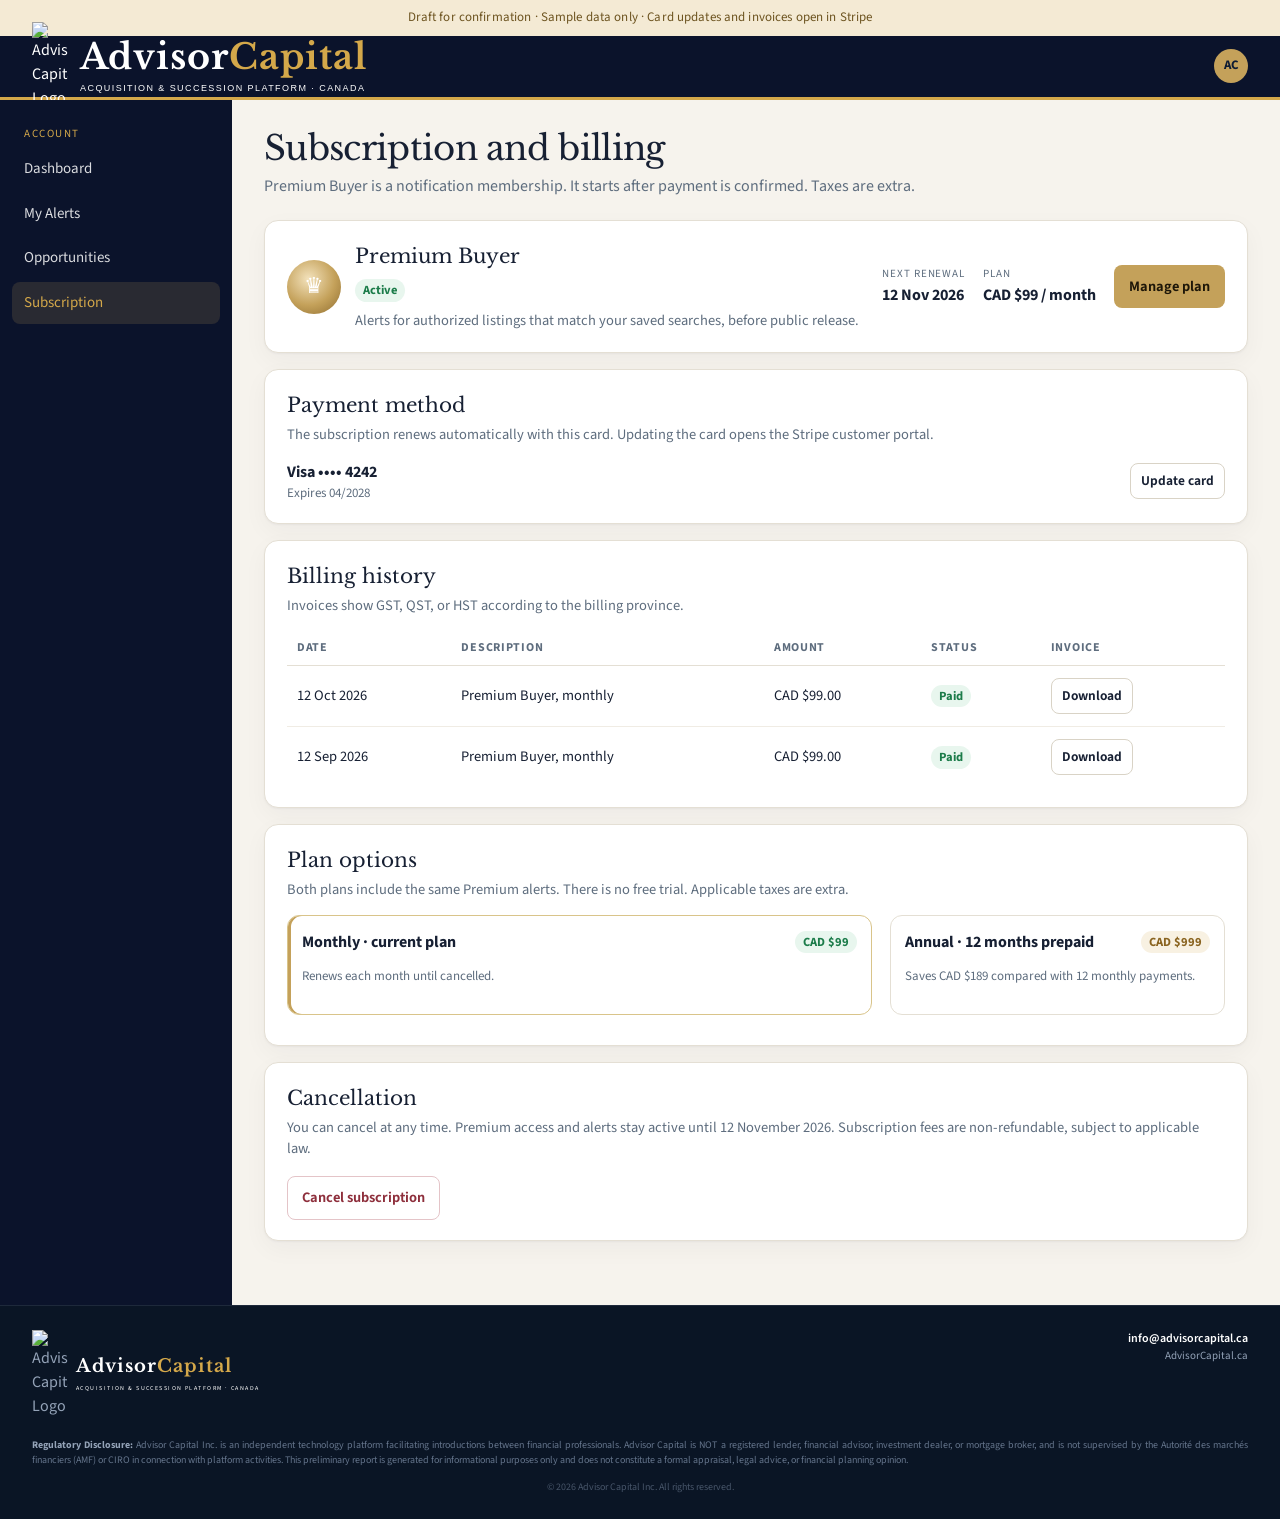
==== 01-billing.html @ c77b25f6 "Initial commit of files" ====
<!DOCTYPE html>
<html lang="en">
<head>
  <meta charset="utf-8">
  <meta name="viewport" content="width=device-width, initial-scale=1">
  <title>Advisor Capital — Subscription and billing</title>
  <link rel="preconnect" href="https://fonts.googleapis.com">
  <link href="https://fonts.googleapis.com/css2?family=Libre+Baskerville:wght@400;700&family=Source+Sans+3:wght@400;600;700&display=swap" rel="stylesheet">
  <link rel="stylesheet" href="styles.css">
  <style>
    /* Styling to ensure nav bar background matches header and footer */
    .side {
      background-color: #0b132b !important;
      color: #ffffff;
    }
    .side .kicker {
      color: #D4A84A;
    }
    .side a {
      color: #ffffff;
      opacity: 0.85;
    }
    .side a:hover, .side a.on {
      color: #D4A84A;
      opacity: 1;
    }
  </style>
</head>
<body>
  <div class="draft" data-en="Draft for confirmation · Sample data only · Card updates and invoices open in Stripe" data-fr="Brouillon pour confirmation · Données fictives · La carte et les factures s'ouvrent dans Stripe">Draft for confirmation · Sample data only · Card updates and invoices open in Stripe</div>
  
  <header class="top" style="background-color: #0b132b; border-bottom: 3px solid #D4A84A; padding: 24px 32px; display: flex; align-items: center; justify-content: space-between; width: 100%; box-sizing: border-box;">
    <!-- BRAND HEADER BAR -->
    <div style="display: flex; align-items: center; gap: 12px;">
      <img src="https://www.advisorcapital.ca/wp-content/uploads/2026/06/icon_gold_optimized.svg" alt="Advisor Capital Logo" width="36" style="display: block; width: 36px; max-width: 36px; height: auto;">
      <div>
        <div style="font-size: 35px; font-weight: 700; letter-spacing: 1px; color: #ffffff; font-family: 'Libre Baskerville', Georgia, serif; line-height: 1;">
          Advisor<span style="color:#D4A84A;">Capital</span>
        </div>
        <div style="color: #ffffff; font-size: 9px; font-weight: normal; letter-spacing: 0.09rem; text-transform: uppercase; margin-top: 10px; font-family: 'Plus Jakarta Sans', Arial, sans-serif; line-height: 1;">
          ACQUISITION &amp; SUCCESSION PLATFORM · CANADA
        </div>
      </div>
    </div>
    <div class="top-right" style="display: flex; align-items: center;">
      <span class="avatar">AC</span>
    </div>
  </header>

  <div class="shell">
    <aside class="side">
      <div class="kicker" data-en="Account" data-fr="Compte">Account</div>
      <a href="03-dashboard.html" data-en="Dashboard" data-fr="Tableau de bord">Dashboard</a>
      <a href="02-my-alerts.html" data-en="My Alerts" data-fr="Mes alertes">My Alerts</a>
      <a href="04-opportunities.html" data-en="Opportunities" data-fr="Occasions">Opportunities</a>
      <a href="01-billing.html" class="on" data-en="Subscription" data-fr="Abonnement">Subscription</a>
    </aside>
    <main class="main">
      <h1 data-en="Subscription and billing" data-fr="Abonnement et facturation">Subscription and billing</h1>
      <p class="lede" data-en="Premium Buyer is a notification membership. It starts after payment is confirmed. Taxes are extra." data-fr="Acheteur Premium est un abonnement d'alertes. Il commence une fois le paiement confirmé. Les taxes sont en sus.">Premium Buyer is a notification membership. It starts after payment is confirmed. Taxes are extra.</p>

      <div class="card hero-plan" style="margin-bottom:16px;">
        <div class="plan-id">
          <div class="seal">♛</div>
          <div>
            <h2 data-en="Premium Buyer" data-fr="Acheteur Premium">Premium Buyer</h2>
            <div style="margin-top:6px;"><span class="pill" data-en="Active" data-fr="Actif">Active</span></div>
            <p class="sub" style="margin:8px 0 0;" data-en="Alerts for authorized listings that match your saved searches, before public release." data-fr="Alertes pour les inscriptions autorisées qui correspondent à vos recherches, avant la diffusion publique.">Alerts for authorized listings that match your saved searches, before public release.</p>
          </div>
        </div>
        <div>
          <div class="meta-label" data-en="Next renewal" data-fr="Prochain renouvellement">Next renewal</div>
          <div class="meta-value">12 Nov 2026</div>
        </div>
        <div>
          <div class="meta-label" data-en="Plan" data-fr="Forfait">Plan</div>
          <div class="meta-value">CAD $99 / month</div>
        </div>
        <a class="btn btn-gold" href="#plans" data-en="Manage plan" data-fr="Gérer le forfait">Manage plan</a>
      </div>

      <div class="stack">
        <section class="card">
          <h2 data-en="Payment method" data-fr="Mode de paiement">Payment method</h2>
          <p class="sub" data-en="The subscription renews automatically with this card. Updating the card opens the Stripe customer portal." data-fr="L'abonnement se renouvelle automatiquement avec cette carte. La modification ouvre le portail client Stripe.">The subscription renews automatically with this card. Updating the card opens the Stripe customer portal.</p>
          <div style="display:flex;justify-content:space-between;align-items:center;gap:12px;">
            <div><strong>Visa •••• 4242</strong><div class="help">Expires 04/2028</div></div>
            <button class="btn btn-ghost btn-sm" type="button" data-en="Update card" data-fr="Mettre à jour la carte">Update card</button>
          </div>
        </section>

        <section class="card">
          <h2 data-en="Billing history" data-fr="Historique de facturation">Billing history</h2>
          <p class="sub" data-en="Invoices show GST, QST, or HST according to the billing province." data-fr="Les factures indiquent la TPS, la TVQ ou la TVH selon la province de facturation.">Invoices show GST, QST, or HST according to the billing province.</p>
          <table>
            <thead>
              <tr>
                <th data-en="Date" data-fr="Date">Date</th>
                <th data-en="Description" data-fr="Description">Description</th>
                <th data-en="Amount" data-fr="Montant">Amount</th>
                <th data-en="Status" data-fr="Statut">Status</th>
                <th data-en="Invoice" data-fr="Facture">Invoice</th>
              </tr>
            </thead>
            <tbody>
              <tr>
                <td>12 Oct 2026</td>
                <td data-en="Premium Buyer, monthly" data-fr="Acheteur Premium, mensuel">Premium Buyer, monthly</td>
                <td>CAD $99.00</td>
                <td><span class="pill" data-en="Paid" data-fr="Payée">Paid</span></td>
                <td><button class="btn btn-ghost btn-sm" type="button" data-en="Download" data-fr="Télécharger">Download</button></td>
              </tr>
              <tr>
                <td>12 Sep 2026</td>
                <td data-en="Premium Buyer, monthly" data-fr="Acheteur Premium, mensuel">Premium Buyer, monthly</td>
                <td>CAD $99.00</td>
                <td><span class="pill" data-en="Paid" data-fr="Payée">Paid</span></td>
                <td><button class="btn btn-ghost btn-sm" type="button" data-en="Download" data-fr="Télécharger">Download</button></td>
              </tr>
            </tbody>
          </table>
        </section>

        <section class="card" id="plans">
          <h2 data-en="Plan options" data-fr="Options de forfait">Plan options</h2>
          <p class="sub" data-en="Both plans include the same Premium alerts. There is no free trial. Applicable taxes are extra." data-fr="Les deux forfaits comprennent les mêmes alertes Premium. Il n'y a pas d'essai gratuit. Les taxes applicables sont en sus.">Both plans include the same Premium alerts. There is no free trial. Applicable taxes are extra.</p>
          <div class="grid-2">
            <div class="search-item on">
              <div class="search-top">
                <strong data-en="Monthly · current plan" data-fr="Mensuel · forfait actuel">Monthly · current plan</strong>
                <span class="pill" data-en="CAD $99" data-fr="99 $ CA">CAD $99</span>
              </div>
              <p class="help" data-en="Renews each month until cancelled." data-fr="Se renouvelle chaque mois jusqu'à annulation.">Renews each month until cancelled.</p>
            </div>
            <div class="search-item">
              <div class="search-top">
                <strong data-en="Annual · 12 months prepaid" data-fr="Annuel · 12 mois prépayés">Annual · 12 months prepaid</strong>
                <span class="pill gold" data-en="CAD $999" data-fr="999 $ CA">CAD $999</span>
              </div>
              <p class="help" data-en="Saves CAD $189 compared with 12 monthly payments." data-fr="Économise 189 $ CA par rapport à 12 paiements mensuels.">Saves CAD $189 compared with 12 monthly payments.</p>
            </div>
          </div>
        </section>

        <section class="card">
          <div style="display:flex;justify-content:space-between;gap:16px;align-items:center;flex-wrap:wrap;">
            <div>
              <h2 data-en="Cancellation" data-fr="Annulation">Cancellation</h2>
              <p class="sub" style="margin-bottom:0;" data-en="You can cancel at any time. Premium access and alerts stay active until 12 November 2026. Subscription fees are non-refundable, subject to applicable law." data-fr="Vous pouvez annuler en tout temps. L'accès Premium et les alertes demeurent actifs jusqu'au 12 novembre 2026. Les frais d'abonnement ne sont pas remboursables, sous réserve de la loi applicable.">You can cancel at any time. Premium access and alerts stay active until 12 November 2026. Subscription fees are non-refundable, subject to applicable law.</p>
            </div>
            <button class="btn btn-danger" type="button" data-en="Cancel subscription" data-fr="Annuler l'abonnement">Cancel subscription</button>
          </div>
        </section>
      </div>
    </main>
  </div>

  <footer class="site-footer">
    <div class="site-footer__contact">
      <div class="site-footer__brand">
        <img src="https://www.advisorcapital.ca/wp-content/uploads/2026/06/icon_gold_optimized.svg" alt="Advisor Capital Logo" width="36">
        <div>
          <div class="site-footer__wordmark">Advisor<span>Capital</span></div>
          <div class="site-footer__tagline">ACQUISITION &amp; SUCCESSION PLATFORM · CANADA</div>
        </div>
      </div>
      <div class="site-footer__links">
        <a href="mailto:info@advisorcapital.ca">info@advisorcapital.ca</a>
        <a href="https://advisorcapital.ca" target="_blank" rel="noopener noreferrer">AdvisorCapital.ca</a>
      </div>
    </div>
    <p class="site-footer__disclosure">
      <strong>Regulatory Disclosure:</strong> Advisor Capital Inc. is an independent technology platform facilitating introductions between financial professionals. Advisor Capital is NOT a registered lender, financial advisor, investment dealer, or mortgage broker, and is not supervised by the Autorité des marchés financiers (AMF) or CIRO in connection with platform activities. This preliminary report is generated for informational purposes only and does not constitute a formal appraisal, legal advice, or financial planning opinion.
    </p>
    <p class="site-footer__copyright">© 2026 Advisor Capital Inc. All rights reserved.</p>
  </footer>
  <script src="lang.js"></script>
</body>
</html>
---- styles.css ----
:root {
  --navy: #0e1c33;
  --navy-2: #163056;
  --sidebar: #10243f;
  --gold: #c4a15a;
  --gold-dk: #9a7b3c;
  --ink: #172033;
  --muted: #5e6d7e;
  --line: #e4dfd4;
  --bg: #f6f3ed;
  --card: #ffffff;
  --green: #1c7c4a;
  --green-bg: #e8f6ee;
  --amber: #8a6420;
  --amber-bg: #f8f1e2;
  --red: #8e2f3c;
  --shadow: 0 1px 2px rgba(16, 28, 48, 0.04), 0 8px 24px rgba(16, 28, 48, 0.04);
}

* { box-sizing: border-box; }
html, body { margin: 0; padding: 0; }
body {
  font-family: "Source Sans 3", "Segoe UI", sans-serif;
  color: var(--ink);
  background: var(--bg);
  font-size: 16px;
  line-height: 1.5;
}
a { color: inherit; }
button, input, select { font: inherit; }
h1, h2, h3, h4 { font-family: "Libre Baskerville", Georgia, serif; font-weight: 400; margin: 0; }
h1 { font-size: 34px; letter-spacing: -0.02em; line-height: 1.2; }
h2 { font-size: 20px; }
h3 { font-size: 16px; font-family: "Source Sans 3", sans-serif; font-weight: 650; }

.draft {
  background: #f4ead4;
  color: #6d5420;
  text-align: center;
  font-size: 13px;
  letter-spacing: 0.01em;
  padding: 8px 16px;
}
.top {
  height: 64px;
  background: var(--navy);
  color: #fff;
  display: flex;
  align-items: center;
  justify-content: space-between;
  padding: 0 22px;
  gap: 20px;
}
.brand { display: flex; align-items: center; gap: 10px; font-weight: 700; letter-spacing: 0.01em; }
.mark {
  width: 28px; height: 28px; border-radius: 6px;
  background: linear-gradient(160deg, #e6c98a, #b8923f);
  display: grid; place-items: center; color: var(--navy); font-weight: 800; font-size: 14px;
}
.topnav { display: flex; gap: 22px; color: #d5deea; font-size: 14.5px; }
.topnav a { text-decoration: none; padding: 8px 0; border-bottom: 2px solid transparent; }
.topnav a.on { color: #fff; border-bottom-color: var(--gold); }
.top-right { display: flex; align-items: center; gap: 12px; }
.langs { display: flex; border: 1px solid rgba(255,255,255,.25); border-radius: 999px; overflow: hidden; }
.langs button {
  background: transparent; color: #d5deea; border: 0; padding: 5px 10px; cursor: pointer; font-size: 13px;
}
.langs button.on { background: #fff; color: var(--navy); font-weight: 700; }
.langs.light { border-color: #d9d3c6; }
.langs.light button { color: var(--navy); }
.langs.light button.on { background: var(--navy); color: #fff; }
.avatar {
  width: 34px; height: 34px; border-radius: 50%; background: #c4a15a; color: var(--navy);
  display: grid; place-items: center; font-weight: 700; font-size: 13px;
}

.shell { display: flex; min-height: calc(100vh - 98px); }
.side {
  width: 232px; flex: none; background: var(--sidebar); color: #c9d5e4; padding: 18px 12px;
}
.side .kicker {
  font-size: 11px; letter-spacing: 0.14em; text-transform: uppercase; color: #8ea0b8;
  padding: 8px 12px 6px;
}
.side a {
  display: flex; align-items: center; gap: 10px; text-decoration: none;
  padding: 10px 12px; border-radius: 8px; margin-bottom: 2px; color: #d5deea; font-size: 15px;
}
.side a.on { background: rgba(196, 161, 90, 0.16); color: #fff; }
.side svg { width: 18px; height: 18px; flex: none; }
.main { flex: 1; padding: 28px 32px 64px; min-width: 0; }
.lede { color: var(--muted); margin: 6px 0 22px; max-width: 680px; }

.grid-2 { display: grid; grid-template-columns: 1.4fr 0.8fr; gap: 18px; align-items: start; }
.grid-3 { display: grid; grid-template-columns: repeat(3, 1fr); gap: 14px; }
.stack { display: flex; flex-direction: column; gap: 16px; }

.card {
  background: var(--card); border: 1px solid var(--line); border-radius: 14px;
  box-shadow: var(--shadow); padding: 20px 22px;
}
.card h2 { margin-bottom: 4px; }
.sub { color: var(--muted); font-size: 14.5px; margin: 0 0 14px; }

.hero-plan {
  display: grid; grid-template-columns: 1.4fr auto auto auto; gap: 18px; align-items: center;
}
.plan-id { display: flex; gap: 14px; align-items: center; }
.seal {
  width: 54px; height: 54px; border-radius: 50%;
  background: radial-gradient(circle at 40% 35%, #f3e2bc, #c4a15a 55%, #8d6b2e);
  display: grid; place-items: center; color: #fff; font-size: 22px;
}
.pill {
  display: inline-flex; align-items: center; gap: 6px;
  border-radius: 999px; padding: 2px 8px; font-size: 12.5px; font-weight: 700;
  background: var(--green-bg); color: var(--green);
}
.pill.gold { background: var(--amber-bg); color: var(--amber); }
.pill.navy { background: #e8eef6; color: var(--navy-2); }
.pill.muted { background: #eef1f4; color: var(--muted); font-weight: 600; }
.meta-label { font-size: 11px; letter-spacing: 0.08em; text-transform: uppercase; color: var(--muted); }
.meta-value { font-weight: 700; }

.btn {
  display: inline-flex; align-items: center; justify-content: center; gap: 8px;
  border-radius: 8px; padding: 10px 14px; border: 1px solid transparent;
  text-decoration: none; cursor: pointer; font-weight: 650; font-size: 14.5px;
}
.btn-gold { background: var(--gold); color: #1d1608; }
.btn-gold:hover { background: #d4b36a; }
.btn-navy { background: var(--navy); color: #fff; }
.btn-ghost { background: #fff; border-color: #d9d3c6; color: var(--ink); }
.btn-danger { background: #fff; border-color: #e4c4c8; color: var(--red); }
.btn-sm { padding: 7px 10px; font-size: 13.5px; }
.row-actions { display: flex; gap: 8px; flex-wrap: wrap; }

table { width: 100%; border-collapse: collapse; font-size: 14.5px; }
th { text-align: left; font-size: 12px; letter-spacing: 0.06em; text-transform: uppercase; color: var(--muted); font-weight: 700; padding: 8px 10px; border-bottom: 1px solid var(--line); }
td { padding: 12px 10px; border-bottom: 1px solid #f0ece4; vertical-align: middle; }
tr:last-child td { border-bottom: 0; }

.filters { display: flex; gap: 10px; flex-wrap: wrap; margin-bottom: 14px; }
.filters input, .filters select, .field input, .field select, .field textarea {
  width: 100%; background: #fff; border: 1px solid #ddd6c8; border-radius: 8px; padding: 10px 12px; color: var(--ink);
}
.filters input, .filters select { width: auto; min-width: 160px; }
.field { display: flex; flex-direction: column; gap: 6px; }
.field label { font-size: 13px; font-weight: 700; color: #314256; }
.form-grid { display: grid; grid-template-columns: 1fr 1fr; gap: 14px; }
.help { font-size: 13px; color: var(--muted); }

.tabs { display: flex; gap: 8px; margin-bottom: 14px; flex-wrap: wrap; }
.tab {
  border: 1px solid var(--line); background: #fff; border-radius: 999px; padding: 7px 12px; cursor: pointer; color: var(--muted);
}
.tab.on { background: var(--navy); color: #fff; border-color: var(--navy); }

.listing {
  display: grid; grid-template-columns: 1.3fr 1.4fr auto; gap: 16px; align-items: center;
  padding: 16px 0; border-bottom: 1px solid var(--line);
}
.listing:last-child { border-bottom: 0; }
.chips { display: flex; gap: 6px; flex-wrap: wrap; margin-top: 6px; }
.metrics { display: grid; grid-template-columns: repeat(4, 1fr); gap: 10px 16px; font-size: 14px; }
.metrics b { display: block; font-size: 12px; font-weight: 700; color: var(--muted); letter-spacing: 0.04em; text-transform: uppercase; }

.note {
  background: var(--amber-bg); border: 1px solid #eadcbe; color: #5e4a22;
  border-radius: 10px; padding: 12px 14px; font-size: 14.5px;
}
.split { display: grid; grid-template-columns: 1.15fr 0.85fr; gap: 18px; }
.kv { display: grid; grid-template-columns: 1fr 1fr; gap: 12px 18px; }
.kv div { padding-top: 8px; border-top: 1px solid #f0ece4; }
.kv span { display: block; color: var(--muted); font-size: 12.5px; }

.search-item {
  border: 1px solid var(--line); border-radius: 12px; padding: 14px; margin-bottom: 10px; background: #fff;
}
.search-item.on { border-color: #d9c48a; box-shadow: inset 3px 0 0 var(--gold); }
.search-top { display: flex; justify-content: space-between; gap: 8px; align-items: center; }

.email {
  background: #fbfaf7; border: 1px solid var(--line); border-radius: 12px; overflow: hidden;
}
.email .eh { background: var(--navy); color: #fff; padding: 14px 16px; }
.email .eb { padding: 16px; font-size: 14.5px; }
.email .eb p { margin: 0 0 10px; }
.facts { background: #fff; border: 1px solid var(--line); border-radius: 8px; padding: 10px 12px; margin: 10px 0; }

.site-footer {
  background: #0a1525;
  border-top: 1px solid #1e293b;
  color: #94a3b8;
  padding: 24px 32px;
}
.site-footer__contact {
  display: flex;
  justify-content: space-between;
  align-items: flex-start;
  gap: 20px;
  margin-bottom: 20px;
}
.site-footer__brand { display: flex; align-items: center; gap: 8px; }
.site-footer__brand img { display: block; width: 36px; max-width: 36px; height: auto; }
.site-footer__wordmark {
  color: #fff;
  font: 700 18px/1 "Libre Baskerville", Georgia, serif;
  letter-spacing: 1px;
}
.site-footer__wordmark span { color: #d4a84a; }
.site-footer__tagline {
  color: #fff;
  font-size: 6px;
  letter-spacing: 0.09rem;
  line-height: 1;
  margin-top: 10px;
}
.site-footer__links { text-align: right; }
.site-footer__links a { display: block; text-decoration: none; }
.site-footer__links a:first-child { color: #fff; font-size: 12px; font-weight: 600; }
.site-footer__links a:last-child { color: #94a3b8; font-size: 11px; }
.site-footer__disclosure {
  color: #64748b;
  font-size: 10px;
  line-height: 15px;
  margin: 0 0 12px;
  text-align: justify;
}
.site-footer__disclosure strong { color: #94a3b8; }
.site-footer__copyright {
  color: #475569;
  font-size: 10px;
  margin: 0;
  text-align: center;
}

.stat { background: #fff; border: 1px solid var(--line); border-radius: 12px; padding: 16px 18px; }
.stat b { display: block; font-family: "Libre Baskerville", Georgia, serif; font-size: 28px; font-weight: 400; }
.check { display: flex; justify-content: space-between; gap: 12px; padding: 10px 0; border-bottom: 1px solid #f0ece4; }
.check:last-child { border-bottom: 0; }

@media (max-width: 980px) {
  .shell { display: block; }
  .side { width: auto; display: flex; gap: 6px; overflow: auto; }
  .side .kicker { display: none; }
  .grid-2, .split, .hero-plan, .listing { grid-template-columns: 1fr; }
  .grid-3, .metrics, .form-grid, .kv { grid-template-columns: 1fr 1fr; }
  .topnav { display: none; }
  .main { padding: 20px 16px 48px; }
}

@media (max-width: 600px) {
  .site-footer { padding: 24px 16px; }
  .site-footer__contact { flex-direction: column; }
  .site-footer__links { text-align: left; }
}
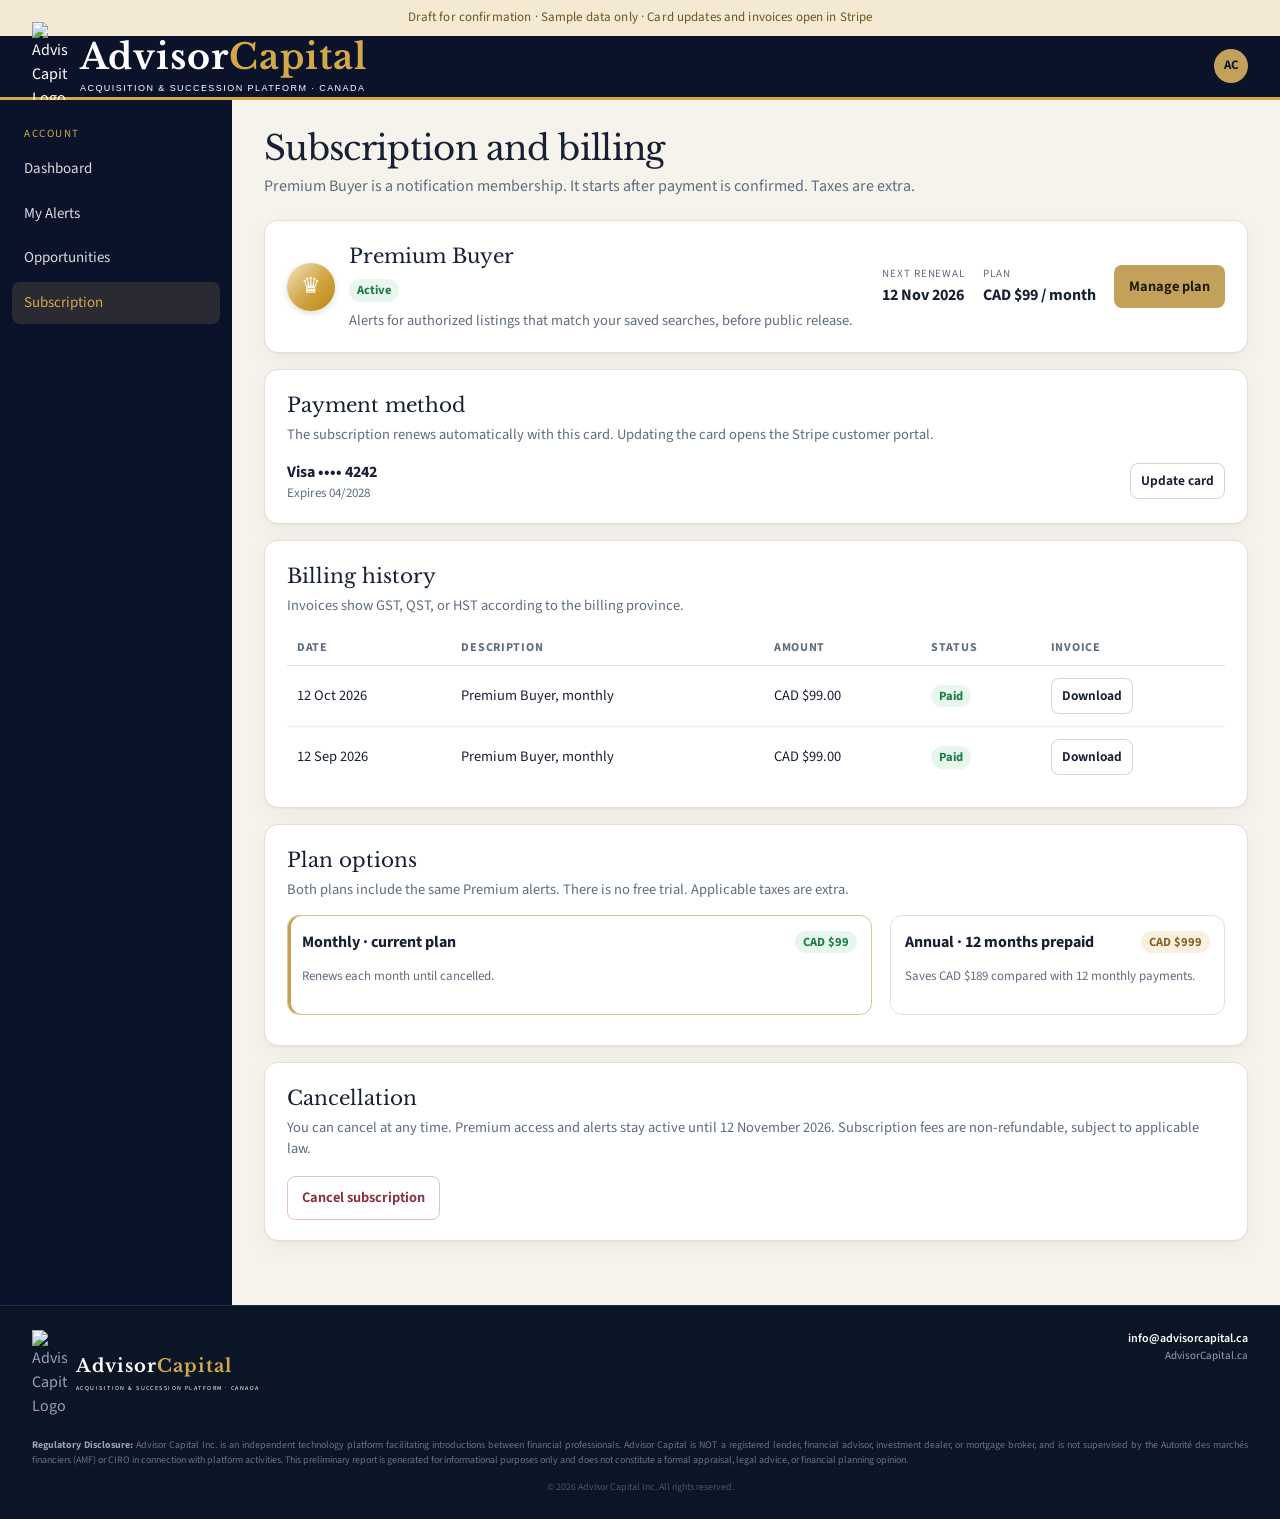
==== commit 32a5bf0a: "01-billing.html" ====
--- a/01-billing.html
+++ b/01-billing.html
@@ -1,179 +1,454 @@
-<!DOCTYPE html>
+<!doctype html>
 <html lang="en">
-<head>
-  <meta charset="utf-8">
-  <meta name="viewport" content="width=device-width, initial-scale=1">
-  <title>Advisor Capital — Subscription and billing</title>
-  <link rel="preconnect" href="https://fonts.googleapis.com">
-  <link href="https://fonts.googleapis.com/css2?family=Libre+Baskerville:wght@400;700&family=Source+Sans+3:wght@400;600;700&display=swap" rel="stylesheet">
-  <link rel="stylesheet" href="styles.css">
-  <style>
-    /* Styling to ensure nav bar background matches header and footer */
-    .side {
-      background-color: #0b132b !important;
-      color: #ffffff;
-    }
-    .side .kicker {
-      color: #D4A84A;
-    }
-    .side a {
-      color: #ffffff;
-      opacity: 0.85;
-    }
-    .side a:hover, .side a.on {
-      color: #D4A84A;
-      opacity: 1;
-    }
-  </style>
-</head>
-<body>
-  <div class="draft" data-en="Draft for confirmation · Sample data only · Card updates and invoices open in Stripe" data-fr="Brouillon pour confirmation · Données fictives · La carte et les factures s'ouvrent dans Stripe">Draft for confirmation · Sample data only · Card updates and invoices open in Stripe</div>
-  
-  <header class="top" style="background-color: #0b132b; border-bottom: 3px solid #D4A84A; padding: 24px 32px; display: flex; align-items: center; justify-content: space-between; width: 100%; box-sizing: border-box;">
-    <!-- BRAND HEADER BAR -->
-    <div style="display: flex; align-items: center; gap: 12px;">
-      <img src="https://www.advisorcapital.ca/wp-content/uploads/2026/06/icon_gold_optimized.svg" alt="Advisor Capital Logo" width="36" style="display: block; width: 36px; max-width: 36px; height: auto;">
-      <div>
-        <div style="font-size: 35px; font-weight: 700; letter-spacing: 1px; color: #ffffff; font-family: 'Libre Baskerville', Georgia, serif; line-height: 1;">
-          Advisor<span style="color:#D4A84A;">Capital</span>
-        </div>
-        <div style="color: #ffffff; font-size: 9px; font-weight: normal; letter-spacing: 0.09rem; text-transform: uppercase; margin-top: 10px; font-family: 'Plus Jakarta Sans', Arial, sans-serif; line-height: 1;">
-          ACQUISITION &amp; SUCCESSION PLATFORM · CANADA
+  <head>
+    <meta charset="utf-8" />
+    <meta name="viewport" content="width=device-width, initial-scale=1" />
+    <title>Advisor Capital — Subscription and billing</title>
+    <link rel="preconnect" href="https://fonts.googleapis.com" />
+    <link
+      href="https://fonts.googleapis.com/css2?family=Libre+Baskerville:wght@400;700&family=Source+Sans+3:wght@400;600;700&display=swap"
+      rel="stylesheet"
+    />
+    <link rel="stylesheet" href="styles.css" />
+    <style>
+      /* Styling to ensure nav bar background matches header and footer */
+      .side {
+        background-color: #0b132b !important;
+        color: #ffffff;
+      }
+      .side .kicker {
+        color: #d4a84a;
+      }
+      .side a {
+        color: #ffffff;
+        opacity: 0.85;
+      }
+      .side a:hover,
+      .side a.on {
+        color: #d4a84a;
+        opacity: 1;
+      }
+
+      /* Gold Circle Crown Seal Styling */
+      .seal {
+        width: 48px;
+        height: 48px;
+        border-radius: 50%;
+        background: linear-gradient(
+          135deg,
+          #f3e7c4 0%,
+          #d4a84a 50%,
+          #b8860b 100%
+        );
+        display: flex;
+        align-items: center;
+        justify-content: center;
+        font-size: 22px;
+        color: #ffffff;
+        box-shadow: 0 2px 6px rgba(0, 0, 0, 0.15);
+        flex-shrink: 0;
+      }
+    </style>
+  </head>
+  <body>
+    <div
+      class="draft"
+      data-en="Draft for confirmation · Sample data only · Card updates and invoices open in Stripe"
+      data-fr="Brouillon pour confirmation · Données fictives · La carte et les factures s'ouvrent dans Stripe"
+    >
+      Draft for confirmation · Sample data only · Card updates and invoices open
+      in Stripe
+    </div>
+
+    <header
+      class="top"
+      style="
+        background-color: #0b132b;
+        border-bottom: 3px solid #d4a84a;
+        padding: 24px 32px;
+        display: flex;
+        align-items: center;
+        justify-content: space-between;
+        width: 100%;
+        box-sizing: border-box;
+      "
+    >
+      <!-- BRAND HEADER BAR -->
+      <div style="display: flex; align-items: center; gap: 12px">
+        <img
+          src="https://www.advisorcapital.ca/wp-content/uploads/2026/06/icon_gold_optimized.svg"
+          alt="Advisor Capital Logo"
+          width="36"
+          style="display: block; width: 36px; max-width: 36px; height: auto"
+        />
+        <div>
+          <div
+            style="
+              font-size: 35px;
+              font-weight: 700;
+              letter-spacing: 1px;
+              color: #ffffff;
+              font-family: &quot;Libre Baskerville&quot;, Georgia, serif;
+              line-height: 1;
+            "
+          >
+            Advisor<span style="color: #d4a84a">Capital</span>
+          </div>
+          <div
+            style="
+              color: #ffffff;
+              font-size: 9px;
+              font-weight: normal;
+              letter-spacing: 0.09rem;
+              text-transform: uppercase;
+              margin-top: 10px;
+              font-family: &quot;Plus Jakarta Sans&quot;, Arial, sans-serif;
+              line-height: 1;
+            "
+          >
+            ACQUISITION &amp; SUCCESSION PLATFORM · CANADA
+          </div>
         </div>
       </div>
+      <div class="top-right" style="display: flex; align-items: center">
+        <span class="avatar">AC</span>
+      </div>
+    </header>
+
+    <div class="shell">
+      <aside class="side">
+        <div class="kicker" data-en="Account" data-fr="Compte">Account</div>
+        <a
+          href="03-dashboard.html"
+          data-en="Dashboard"
+          data-fr="Tableau de bord"
+          >Dashboard</a
+        >
+        <a href="02-my-alerts.html" data-en="My Alerts" data-fr="Mes alertes"
+          >My Alerts</a
+        >
+        <a
+          href="04-opportunities.html"
+          data-en="Opportunities"
+          data-fr="Occasions"
+          >Opportunities</a
+        >
+        <a
+          href="01-billing.html"
+          class="on"
+          data-en="Subscription"
+          data-fr="Abonnement"
+          >Subscription</a
+        >
+      </aside>
+      <main class="main">
+        <h1
+          data-en="Subscription and billing"
+          data-fr="Abonnement et facturation"
+        >
+          Subscription and billing
+        </h1>
+        <p
+          class="lede"
+          data-en="Premium Buyer is a notification membership. It starts after payment is confirmed. Taxes are extra."
+          data-fr="Acheteur Premium est un abonnement d'alertes. Il commence une fois le paiement confirmé. Les taxes sont en sus."
+        >
+          Premium Buyer is a notification membership. It starts after payment is
+          confirmed. Taxes are extra.
+        </p>
+
+        <div class="card hero-plan" style="margin-bottom: 16px">
+          <div class="plan-id">
+            <div class="seal">♛</div>
+            <div>
+              <h2 data-en="Premium Buyer" data-fr="Acheteur Premium">
+                Premium Buyer
+              </h2>
+              <div style="margin-top: 6px">
+                <span class="pill" data-en="Active" data-fr="Actif"
+                  >Active</span
+                >
+              </div>
+              <p
+                class="sub"
+                style="margin: 8px 0 0"
+                data-en="Alerts for authorized listings that match your saved searches, before public release."
+                data-fr="Alertes pour les inscriptions autorisées qui correspondent à vos recherches, avant la diffusion publique."
+              >
+                Alerts for authorized listings that match your saved searches,
+                before public release.
+              </p>
+            </div>
+          </div>
+          <div>
+            <div
+              class="meta-label"
+              data-en="Next renewal"
+              data-fr="Prochain renouvellement"
+            >
+              Next renewal
+            </div>
+            <div class="meta-value">12 Nov 2026</div>
+          </div>
+          <div>
+            <div class="meta-label" data-en="Plan" data-fr="Forfait">Plan</div>
+            <div class="meta-value">CAD $99 / month</div>
+          </div>
+          <a
+            class="btn btn-gold"
+            href="#plans"
+            data-en="Manage plan"
+            data-fr="Gérer le forfait"
+            >Manage plan</a
+          >
+        </div>
+
+        <div class="stack">
+          <section class="card">
+            <h2 data-en="Payment method" data-fr="Mode de paiement">
+              Payment method
+            </h2>
+            <p
+              class="sub"
+              data-en="The subscription renews automatically with this card. Updating the card opens the Stripe customer portal."
+              data-fr="L'abonnement se renouvelle automatiquement avec cette carte. La modification ouvre le portail client Stripe."
+            >
+              The subscription renews automatically with this card. Updating the
+              card opens the Stripe customer portal.
+            </p>
+            <div
+              style="
+                display: flex;
+                justify-content: space-between;
+                align-items: center;
+                gap: 12px;
+              "
+            >
+              <div>
+                <strong>Visa •••• 4242</strong>
+                <div class="help">Expires 04/2028</div>
+              </div>
+              <button
+                class="btn btn-ghost btn-sm"
+                type="button"
+                data-en="Update card"
+                data-fr="Mettre à jour la carte"
+              >
+                Update card
+              </button>
+            </div>
+          </section>
+
+          <section class="card">
+            <h2 data-en="Billing history" data-fr="Historique de facturation">
+              Billing history
+            </h2>
+            <p
+              class="sub"
+              data-en="Invoices show GST, QST, or HST according to the billing province."
+              data-fr="Les factures indiquent la TPS, la TVQ ou la TVH selon la province de facturation."
+            >
+              Invoices show GST, QST, or HST according to the billing province.
+            </p>
+            <table>
+              <thead>
+                <tr>
+                  <th data-en="Date" data-fr="Date">Date</th>
+                  <th data-en="Description" data-fr="Description">
+                    Description
+                  </th>
+                  <th data-en="Amount" data-fr="Montant">Amount</th>
+                  <th data-en="Status" data-fr="Statut">Status</th>
+                  <th data-en="Invoice" data-fr="Facture">Invoice</th>
+                </tr>
+              </thead>
+              <tbody>
+                <tr>
+                  <td>12 Oct 2026</td>
+                  <td
+                    data-en="Premium Buyer, monthly"
+                    data-fr="Acheteur Premium, mensuel"
+                  >
+                    Premium Buyer, monthly
+                  </td>
+                  <td>CAD $99.00</td>
+                  <td>
+                    <span class="pill" data-en="Paid" data-fr="Payée"
+                      >Paid</span
+                    >
+                  </td>
+                  <td>
+                    <button
+                      class="btn btn-ghost btn-sm"
+                      type="button"
+                      data-en="Download"
+                      data-fr="Télécharger"
+                    >
+                      Download
+                    </button>
+                  </td>
+                </tr>
+                <tr>
+                  <td>12 Sep 2026</td>
+                  <td
+                    data-en="Premium Buyer, monthly"
+                    data-fr="Acheteur Premium, mensuel"
+                  >
+                    Premium Buyer, monthly
+                  </td>
+                  <td>CAD $99.00</td>
+                  <td>
+                    <span class="pill" data-en="Paid" data-fr="Payée"
+                      >Paid</span
+                    >
+                  </td>
+                  <td>
+                    <button
+                      class="btn btn-ghost btn-sm"
+                      type="button"
+                      data-en="Download"
+                      data-fr="Télécharger"
+                    >
+                      Download
+                    </button>
+                  </td>
+                </tr>
+              </tbody>
+            </table>
+          </section>
+
+          <section class="card" id="plans">
+            <h2 data-en="Plan options" data-fr="Options de forfait">
+              Plan options
+            </h2>
+            <p
+              class="sub"
+              data-en="Both plans include the same Premium alerts. There is no free trial. Applicable taxes are extra."
+              data-fr="Les deux forfaits comprennent les mêmes alertes Premium. Il n'y a pas d'essai gratuit. Les taxes applicables sont en sus."
+            >
+              Both plans include the same Premium alerts. There is no free
+              trial. Applicable taxes are extra.
+            </p>
+            <div class="grid-2">
+              <div class="search-item on">
+                <div class="search-top">
+                  <strong
+                    data-en="Monthly · current plan"
+                    data-fr="Mensuel · forfait actuel"
+                    >Monthly · current plan</strong
+                  >
+                  <span class="pill" data-en="CAD $99" data-fr="99 $ CA"
+                    >CAD $99</span
+                  >
+                </div>
+                <p
+                  class="help"
+                  data-en="Renews each month until cancelled."
+                  data-fr="Se renouvelle chaque mois jusqu'à annulation."
+                >
+                  Renews each month until cancelled.
+                </p>
+              </div>
+              <div class="search-item">
+                <div class="search-top">
+                  <strong
+                    data-en="Annual · 12 months prepaid"
+                    data-fr="Annuel · 12 mois prépayés"
+                    >Annual · 12 months prepaid</strong
+                  >
+                  <span class="pill gold" data-en="CAD $999" data-fr="999 $ CA"
+                    >CAD $999</span
+                  >
+                </div>
+                <p
+                  class="help"
+                  data-en="Saves CAD $189 compared with 12 monthly payments."
+                  data-fr="Économise 189 $ CA par rapport à 12 paiements mensuels."
+                >
+                  Saves CAD $189 compared with 12 monthly payments.
+                </p>
+              </div>
+            </div>
+          </section>
+
+          <section class="card">
+            <div
+              style="
+                display: flex;
+                justify-content: space-between;
+                gap: 16px;
+                align-items: center;
+                flex-wrap: wrap;
+              "
+            >
+              <div>
+                <h2 data-en="Cancellation" data-fr="Annulation">
+                  Cancellation
+                </h2>
+                <p
+                  class="sub"
+                  style="margin-bottom: 0"
+                  data-en="You can cancel at any time. Premium access and alerts stay active until 12 November 2026. Subscription fees are non-refundable, subject to applicable law."
+                  data-fr="Vous pouvez annuler en tout temps. L'accès Premium et les alertes demeurent actifs jusqu'au 12 novembre 2026. Les frais d'abonnement ne sont pas remboursables, sous réserve de la loi applicable."
+                >
+                  You can cancel at any time. Premium access and alerts stay
+                  active until 12 November 2026. Subscription fees are
+                  non-refundable, subject to applicable law.
+                </p>
+              </div>
+              <button
+                class="btn btn-danger"
+                type="button"
+                data-en="Cancel subscription"
+                data-fr="Annuler l'abonnement"
+              >
+                Cancel subscription
+              </button>
+            </div>
+          </section>
+        </div>
+      </main>
     </div>
-    <div class="top-right" style="display: flex; align-items: center;">
-      <span class="avatar">AC</span>
-    </div>
-  </header>
-
-  <div class="shell">
-    <aside class="side">
-      <div class="kicker" data-en="Account" data-fr="Compte">Account</div>
-      <a href="03-dashboard.html" data-en="Dashboard" data-fr="Tableau de bord">Dashboard</a>
-      <a href="02-my-alerts.html" data-en="My Alerts" data-fr="Mes alertes">My Alerts</a>
-      <a href="04-opportunities.html" data-en="Opportunities" data-fr="Occasions">Opportunities</a>
-      <a href="01-billing.html" class="on" data-en="Subscription" data-fr="Abonnement">Subscription</a>
-    </aside>
-    <main class="main">
-      <h1 data-en="Subscription and billing" data-fr="Abonnement et facturation">Subscription and billing</h1>
-      <p class="lede" data-en="Premium Buyer is a notification membership. It starts after payment is confirmed. Taxes are extra." data-fr="Acheteur Premium est un abonnement d'alertes. Il commence une fois le paiement confirmé. Les taxes sont en sus.">Premium Buyer is a notification membership. It starts after payment is confirmed. Taxes are extra.</p>
-
-      <div class="card hero-plan" style="margin-bottom:16px;">
-        <div class="plan-id">
-          <div class="seal">♛</div>
+
+    <footer class="site-footer">
+      <div class="site-footer__contact">
+        <div class="site-footer__brand">
+          <img
+            src="https://www.advisorcapital.ca/wp-content/uploads/2026/06/icon_gold_optimized.svg"
+            alt="Advisor Capital Logo"
+            width="36"
+          />
           <div>
-            <h2 data-en="Premium Buyer" data-fr="Acheteur Premium">Premium Buyer</h2>
-            <div style="margin-top:6px;"><span class="pill" data-en="Active" data-fr="Actif">Active</span></div>
-            <p class="sub" style="margin:8px 0 0;" data-en="Alerts for authorized listings that match your saved searches, before public release." data-fr="Alertes pour les inscriptions autorisées qui correspondent à vos recherches, avant la diffusion publique.">Alerts for authorized listings that match your saved searches, before public release.</p>
+            <div class="site-footer__wordmark">Advisor<span>Capital</span></div>
+            <div class="site-footer__tagline">
+              ACQUISITION &amp; SUCCESSION PLATFORM · CANADA
+            </div>
           </div>
         </div>
-        <div>
-          <div class="meta-label" data-en="Next renewal" data-fr="Prochain renouvellement">Next renewal</div>
-          <div class="meta-value">12 Nov 2026</div>
-        </div>
-        <div>
-          <div class="meta-label" data-en="Plan" data-fr="Forfait">Plan</div>
-          <div class="meta-value">CAD $99 / month</div>
-        </div>
-        <a class="btn btn-gold" href="#plans" data-en="Manage plan" data-fr="Gérer le forfait">Manage plan</a>
-      </div>
-
-      <div class="stack">
-        <section class="card">
-          <h2 data-en="Payment method" data-fr="Mode de paiement">Payment method</h2>
-          <p class="sub" data-en="The subscription renews automatically with this card. Updating the card opens the Stripe customer portal." data-fr="L'abonnement se renouvelle automatiquement avec cette carte. La modification ouvre le portail client Stripe.">The subscription renews automatically with this card. Updating the card opens the Stripe customer portal.</p>
-          <div style="display:flex;justify-content:space-between;align-items:center;gap:12px;">
-            <div><strong>Visa •••• 4242</strong><div class="help">Expires 04/2028</div></div>
-            <button class="btn btn-ghost btn-sm" type="button" data-en="Update card" data-fr="Mettre à jour la carte">Update card</button>
-          </div>
-        </section>
-
-        <section class="card">
-          <h2 data-en="Billing history" data-fr="Historique de facturation">Billing history</h2>
-          <p class="sub" data-en="Invoices show GST, QST, or HST according to the billing province." data-fr="Les factures indiquent la TPS, la TVQ ou la TVH selon la province de facturation.">Invoices show GST, QST, or HST according to the billing province.</p>
-          <table>
-            <thead>
-              <tr>
-                <th data-en="Date" data-fr="Date">Date</th>
-                <th data-en="Description" data-fr="Description">Description</th>
-                <th data-en="Amount" data-fr="Montant">Amount</th>
-                <th data-en="Status" data-fr="Statut">Status</th>
-                <th data-en="Invoice" data-fr="Facture">Invoice</th>
-              </tr>
-            </thead>
-            <tbody>
-              <tr>
-                <td>12 Oct 2026</td>
-                <td data-en="Premium Buyer, monthly" data-fr="Acheteur Premium, mensuel">Premium Buyer, monthly</td>
-                <td>CAD $99.00</td>
-                <td><span class="pill" data-en="Paid" data-fr="Payée">Paid</span></td>
-                <td><button class="btn btn-ghost btn-sm" type="button" data-en="Download" data-fr="Télécharger">Download</button></td>
-              </tr>
-              <tr>
-                <td>12 Sep 2026</td>
-                <td data-en="Premium Buyer, monthly" data-fr="Acheteur Premium, mensuel">Premium Buyer, monthly</td>
-                <td>CAD $99.00</td>
-                <td><span class="pill" data-en="Paid" data-fr="Payée">Paid</span></td>
-                <td><button class="btn btn-ghost btn-sm" type="button" data-en="Download" data-fr="Télécharger">Download</button></td>
-              </tr>
-            </tbody>
-          </table>
-        </section>
-
-        <section class="card" id="plans">
-          <h2 data-en="Plan options" data-fr="Options de forfait">Plan options</h2>
-          <p class="sub" data-en="Both plans include the same Premium alerts. There is no free trial. Applicable taxes are extra." data-fr="Les deux forfaits comprennent les mêmes alertes Premium. Il n'y a pas d'essai gratuit. Les taxes applicables sont en sus.">Both plans include the same Premium alerts. There is no free trial. Applicable taxes are extra.</p>
-          <div class="grid-2">
-            <div class="search-item on">
-              <div class="search-top">
-                <strong data-en="Monthly · current plan" data-fr="Mensuel · forfait actuel">Monthly · current plan</strong>
-                <span class="pill" data-en="CAD $99" data-fr="99 $ CA">CAD $99</span>
-              </div>
-              <p class="help" data-en="Renews each month until cancelled." data-fr="Se renouvelle chaque mois jusqu'à annulation.">Renews each month until cancelled.</p>
-            </div>
-            <div class="search-item">
-              <div class="search-top">
-                <strong data-en="Annual · 12 months prepaid" data-fr="Annuel · 12 mois prépayés">Annual · 12 months prepaid</strong>
-                <span class="pill gold" data-en="CAD $999" data-fr="999 $ CA">CAD $999</span>
-              </div>
-              <p class="help" data-en="Saves CAD $189 compared with 12 monthly payments." data-fr="Économise 189 $ CA par rapport à 12 paiements mensuels.">Saves CAD $189 compared with 12 monthly payments.</p>
-            </div>
-          </div>
-        </section>
-
-        <section class="card">
-          <div style="display:flex;justify-content:space-between;gap:16px;align-items:center;flex-wrap:wrap;">
-            <div>
-              <h2 data-en="Cancellation" data-fr="Annulation">Cancellation</h2>
-              <p class="sub" style="margin-bottom:0;" data-en="You can cancel at any time. Premium access and alerts stay active until 12 November 2026. Subscription fees are non-refundable, subject to applicable law." data-fr="Vous pouvez annuler en tout temps. L'accès Premium et les alertes demeurent actifs jusqu'au 12 novembre 2026. Les frais d'abonnement ne sont pas remboursables, sous réserve de la loi applicable.">You can cancel at any time. Premium access and alerts stay active until 12 November 2026. Subscription fees are non-refundable, subject to applicable law.</p>
-            </div>
-            <button class="btn btn-danger" type="button" data-en="Cancel subscription" data-fr="Annuler l'abonnement">Cancel subscription</button>
-          </div>
-        </section>
-      </div>
-    </main>
-  </div>
-
-  <footer class="site-footer">
-    <div class="site-footer__contact">
-      <div class="site-footer__brand">
-        <img src="https://www.advisorcapital.ca/wp-content/uploads/2026/06/icon_gold_optimized.svg" alt="Advisor Capital Logo" width="36">
-        <div>
-          <div class="site-footer__wordmark">Advisor<span>Capital</span></div>
-          <div class="site-footer__tagline">ACQUISITION &amp; SUCCESSION PLATFORM · CANADA</div>
+        <div class="site-footer__links">
+          <a href="mailto:info@advisorcapital.ca">info@advisorcapital.ca</a>
+          <a
+            href="https://advisorcapital.ca"
+            target="_blank"
+            rel="noopener noreferrer"
+            >AdvisorCapital.ca</a
+          >
         </div>
       </div>
-      <div class="site-footer__links">
-        <a href="mailto:info@advisorcapital.ca">info@advisorcapital.ca</a>
-        <a href="https://advisorcapital.ca" target="_blank" rel="noopener noreferrer">AdvisorCapital.ca</a>
-      </div>
-    </div>
-    <p class="site-footer__disclosure">
-      <strong>Regulatory Disclosure:</strong> Advisor Capital Inc. is an independent technology platform facilitating introductions between financial professionals. Advisor Capital is NOT a registered lender, financial advisor, investment dealer, or mortgage broker, and is not supervised by the Autorité des marchés financiers (AMF) or CIRO in connection with platform activities. This preliminary report is generated for informational purposes only and does not constitute a formal appraisal, legal advice, or financial planning opinion.
-    </p>
-    <p class="site-footer__copyright">© 2026 Advisor Capital Inc. All rights reserved.</p>
-  </footer>
-  <script src="lang.js"></script>
-</body>
-</html>+      <p class="site-footer__disclosure">
+        <strong>Regulatory Disclosure:</strong> Advisor Capital Inc. is an
+        independent technology platform facilitating introductions between
+        financial professionals. Advisor Capital is NOT a registered lender,
+        financial advisor, investment dealer, or mortgage broker, and is not
+        supervised by the Autorité des marchés financiers (AMF) or CIRO in
+        connection with platform activities. This preliminary report is
+        generated for informational purposes only and does not constitute a
+        formal appraisal, legal advice, or financial planning opinion.
+      </p>
+      <p class="site-footer__copyright">
+        © 2026 Advisor Capital Inc. All rights reserved.
+      </p>
+    </footer>
+    <script src="lang.js"></script>
+  </body>
+</html>
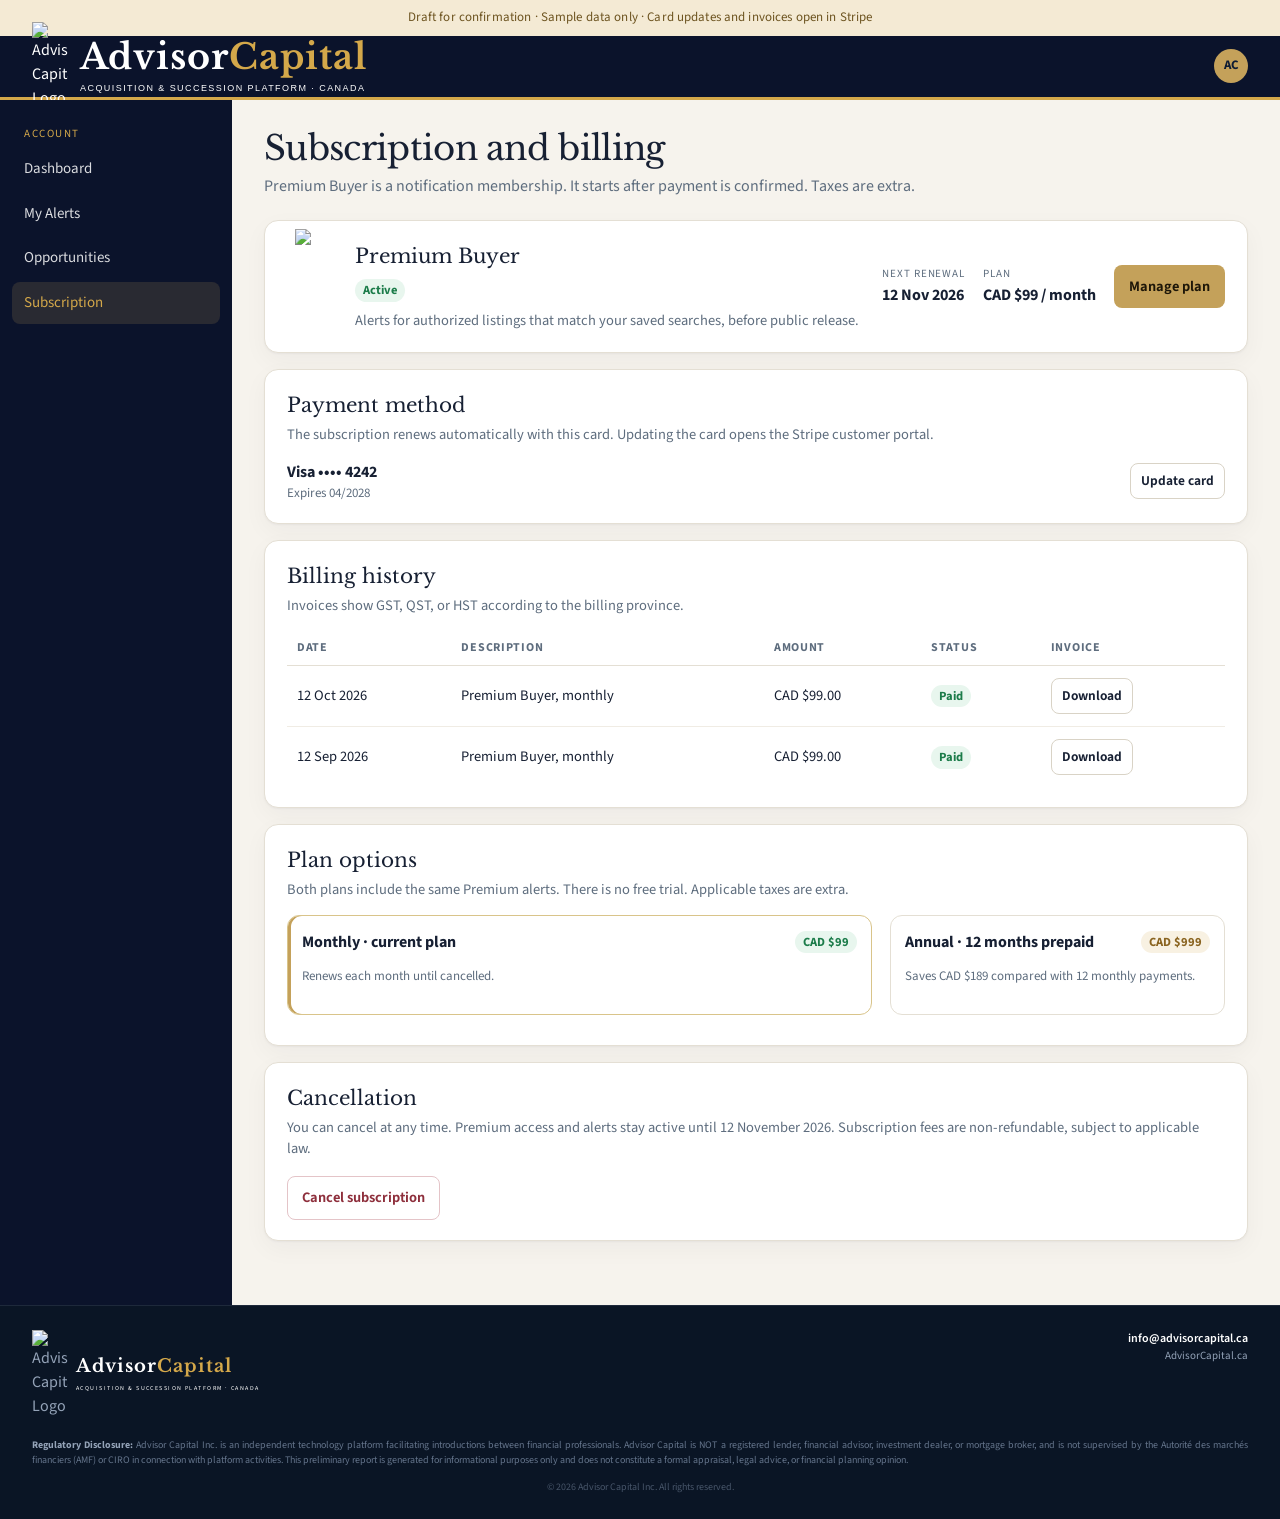
==== commit 14b6ef4d: "01-billing.html" ====
--- a/01-billing.html
+++ b/01-billing.html
@@ -29,24 +29,21 @@
         opacity: 1;
       }
 
-      /* Gold Circle Crown Seal Styling */
+      /* Logo container with background circle completely removed */
       .seal {
-        width: 48px;
-        height: 48px;
-        border-radius: 50%;
-        background: linear-gradient(
-          135deg,
-          #f3e7c4 0%,
-          #d4a84a 50%,
-          #b8860b 100%
-        );
+        background: none;
+        border: none;
+        box-shadow: none;
+        padding: 0;
         display: flex;
         align-items: center;
         justify-content: center;
-        font-size: 22px;
-        color: #ffffff;
-        box-shadow: 0 2px 6px rgba(0, 0, 0, 0.15);
         flex-shrink: 0;
+      }
+      .seal img {
+        width: 38px;
+        height: auto;
+        display: block;
       }
     </style>
   </head>
@@ -159,7 +156,12 @@
 
         <div class="card hero-plan" style="margin-bottom: 16px">
           <div class="plan-id">
-            <div class="seal">♛</div>
+            <div class="seal">
+              <img
+                src="https://www.advisorcapital.ca/wp-content/uploads/2026/06/icon_gold_optimized.svg"
+                alt="Advisor Capital Icon"
+              />
+            </div>
             <div>
               <h2 data-en="Premium Buyer" data-fr="Acheteur Premium">
                 Premium Buyer
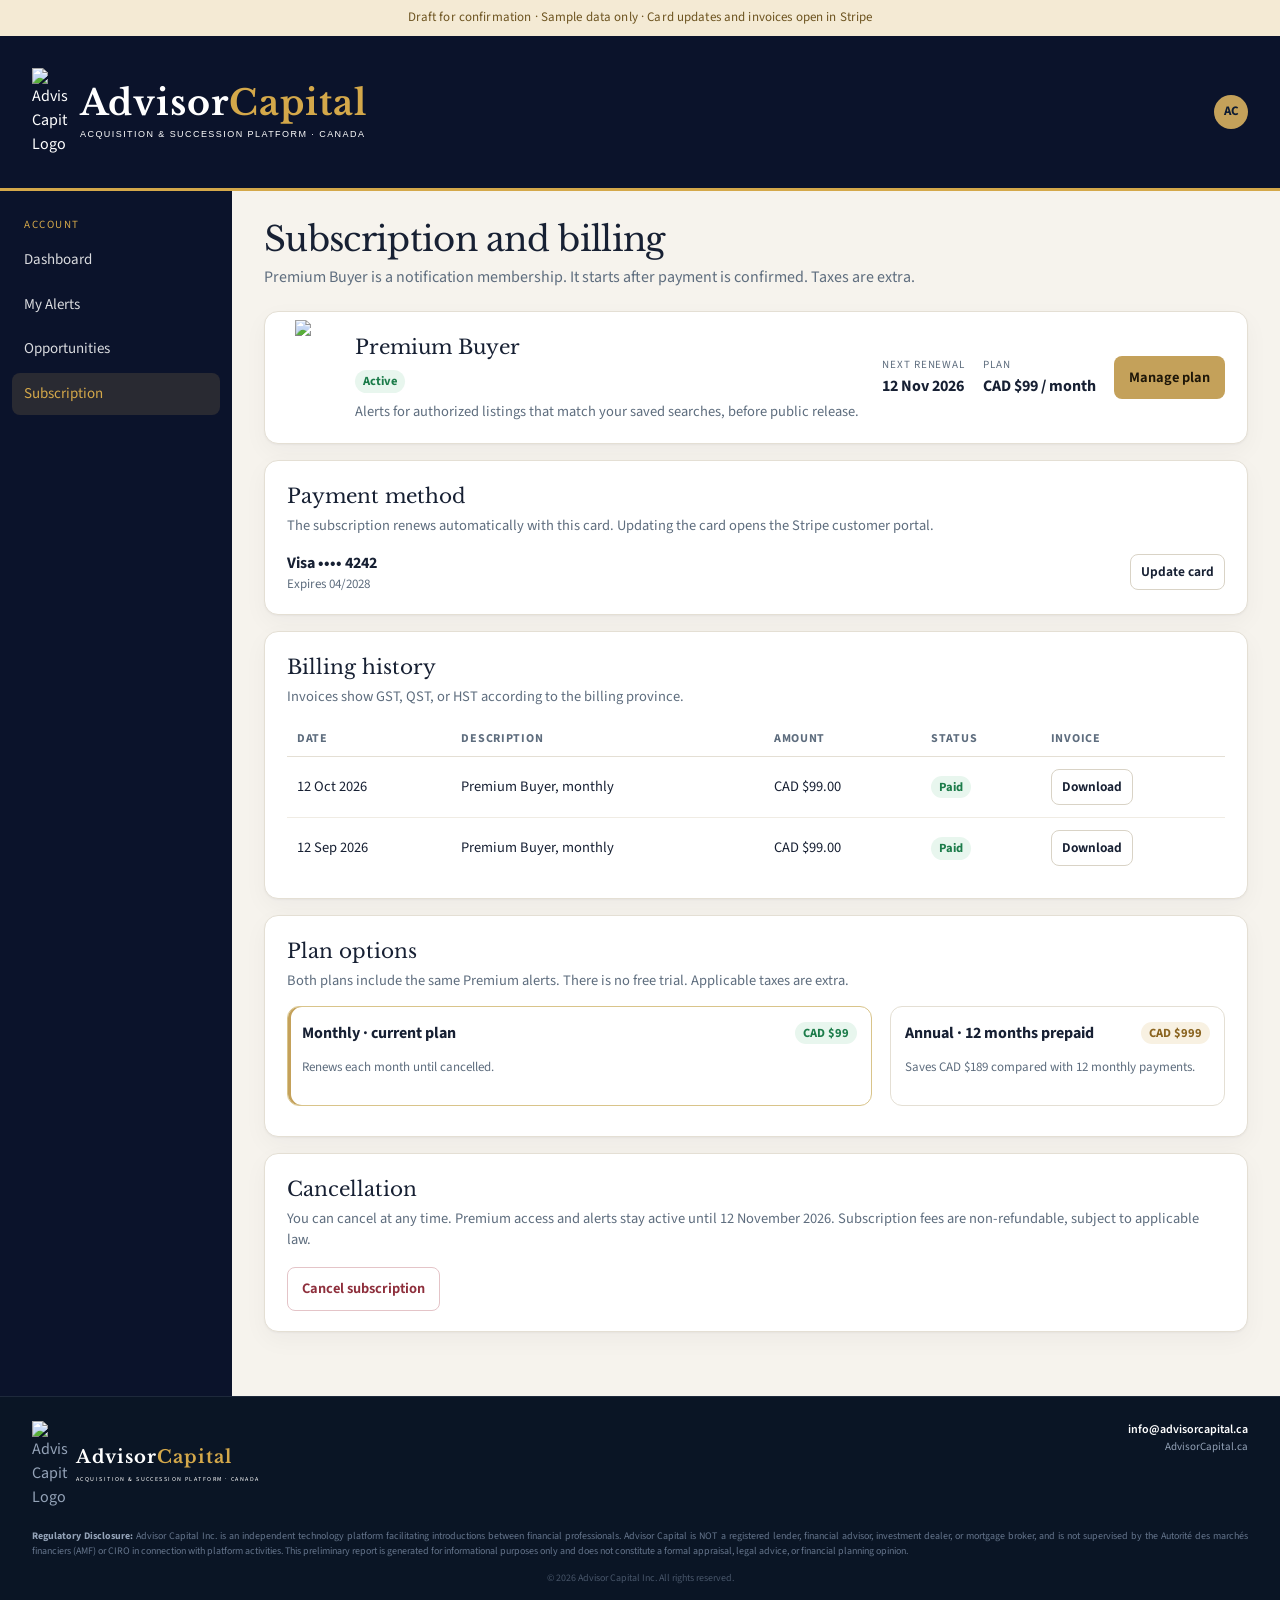
==== commit da13779f: "Header and Radio btns fixed" ====
--- a/01-billing.html
+++ b/01-billing.html
@@ -62,7 +62,8 @@
       style="
         background-color: #0b132b;
         border-bottom: 3px solid #d4a84a;
-        padding: 24px 32px;
+        height: auto;
+        padding: 32px;
         display: flex;
         align-items: center;
         justify-content: space-between;
